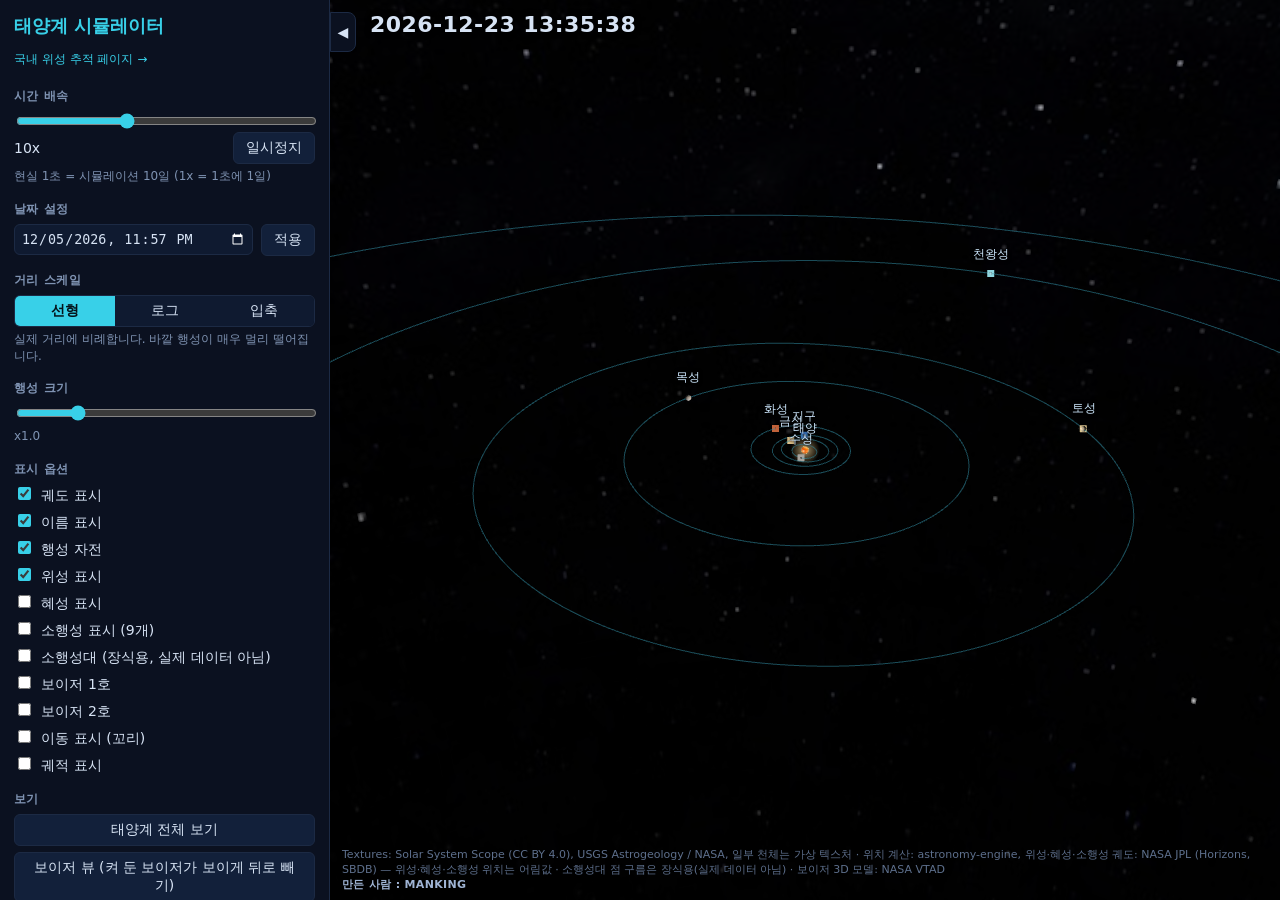
==== index.html @ f2022332 "국내 위성 추적 페이지 추가: 국내 위성 66개(CelesTrak)·다누리(JPL Horizons), 위성 정보 카드 Co-Authored-By: Claude Sonnet 5.5 " ====
<!doctype html>
<html lang="ko">
<head>
  <meta charset="utf-8">
  <meta name="viewport" content="width=device-width, initial-scale=1">
  <title>태양계 시뮬레이터</title>
  <link rel="icon" href="data:,">
  <link rel="stylesheet" href="style.css">
  <script type="importmap">
  {
    "imports": {
      "three": "./vendor/three/build/three.module.js",
      "three/addons/": "./vendor/three/examples/jsm/"
    }
  }
  </script>
  <script src="vendor/astronomy.browser.js"></script>
</head>
<body>
  <aside id="panel">
    <h1>태양계 시뮬레이터</h1>
    <a href="satellites.html" style="color:var(--accent);font-size:12px;text-decoration:none;display:inline-block;margin:-6px 0 4px">국내 위성 추적 페이지 →</a>

    <section>
      <h2>시간 배속</h2>
      <input id="speed" type="range" min="0" max="1000" step="1" value="363">
      <div class="row">
        <span id="speedText">10x</span>
        <button id="pauseBtn" type="button">일시정지</button>
      </div>
      <div class="hint" id="speedHint"></div>
    </section>

    <section>
      <h2>날짜 설정</h2>
      <div class="row">
        <input id="dateInput" type="datetime-local" step="60">
        <button id="applyDate" type="button">적용</button>
      </div>
    </section>

    <section>
      <h2>거리 스케일</h2>
      <div class="seg" id="scaleMode">
        <label><input type="radio" name="scale" value="linear" checked><span>선형</span></label>
        <label><input type="radio" name="scale" value="log"><span>로그</span></label>
        <label><input type="radio" name="scale" value="compress"><span>입축</span></label>
      </div>
      <div class="hint" id="scaleHint"></div>
    </section>

    <section>
      <h2>행성 크기</h2>
      <input id="sizeScale" type="range" min="0.3" max="4" step="0.1" value="1">
      <div class="hint" id="sizeText">x1.0</div>
    </section>

    <section>
      <h2>표시 옵션</h2>
      <div class="checks">
        <label><input type="checkbox" id="optOrbit" checked> 궤도 표시</label>
        <label><input type="checkbox" id="optLabel" checked> 이름 표시</label>
        <label><input type="checkbox" id="optSpin" checked> 행성 자전</label>
        <label><input type="checkbox" id="optMoons" checked> 위성 표시</label>
        <label><input type="checkbox" id="optComets"> 혜성 표시</label>
        <label><input type="checkbox" id="optAsteroids"> 소행성 표시 (9개)</label>
        <label><input type="checkbox" id="optBelt"> 소행성대 (장식용, 실제 데이터 아님)</label>
        <label><input type="checkbox" id="optVoyager1"> 보이저 1호</label>
        <label><input type="checkbox" id="optVoyager2"> 보이저 2호</label>
        <label><input type="checkbox" id="optTail"> 이동 표시 (꼬리)</label>
        <label><input type="checkbox" id="optPath"> 궤적 표시</label>
      </div>
    </section>

    <section>
      <h2>보기</h2>
      <button id="resetView" type="button" class="wide">태양계 전체 보기</button>
      <button id="voyagerView" type="button" class="wide" style="margin-top:6px">보이저 뷰 (켜 둔 보이저가 보이게 뒤로 빼기)</button>
      <div class="hint">행성을 클릭하면 정보, 더블클릭하면 따라가며 확대합니다.</div>
    </section>

    <section>
      <h2>천체 정보</h2>
      <div id="cards"></div>
    </section>

    <section>
      <h2>혜성 <span class="hint" style="display:inline">(성간천체 3I/ATLAS 포함)</span></h2>
      <div class="row"><button id="cometsAll" type="button">전체 켜기</button><button id="cometsNone" type="button">전체 끄기</button></div>
      <details class="host" style="margin-top:6px"><summary id="cometSummary">혜성 목록</summary><div id="cometCards" class="cards-in"></div></details>
    </section>

    <section>
      <h2>소행성·왜행성</h2>
      <div class="row"><button id="astAll" type="button">전체 켜기</button><button id="astNone" type="button">전체 끄기</button></div>
      <details class="host" style="margin-top:6px"><summary id="astSummary">소행성 목록</summary><div id="astCards" class="cards-in"></div></details>
      <div class="card" style="margin-top:6px; cursor:default"><div class="name"><span>소행성대 (장식용)</span><span class="badge fictional">장식용</span></div>
        <div class="stats">장식용, 실제 데이터 아님. 시각 연출을 위한 가짜 점 구름입니다(약 4,000개, 2.1~3.3 AU). 실제 소행성은 위 9개만 실제 궤도입니다.</div></div>
    </section>

    <section>
      <h2>탐사선</h2>
      <div id="vgCards"></div>
      <div class="hint">위의 보이저 1호·2호 체크박스로 켭니다. 모델: NASA VTAD (쌍둥이 탐사선이라 같은 모델을 복제해 씁니다).</div>
    </section>

    <section>
      <h2>위성 <span class="hint" style="display:inline">(행성에 가까이 가면 나타납니다)</span></h2>
      <div id="moonCards"></div>
    </section>
  </aside>

  <button id="panelToggle" type="button" title="패널 접기/펼치기">◀</button>
  <button id="quickPause" type="button" title="일시정지/재생">⏸</button>

  <main id="stage">
    <div id="simDate"></div>
    <div id="loading"><div id="loadingText">텍스처 불러오는 중…</div><div id="loadingBar"><div id="loadingFill"></div></div></div>
    <div id="status"></div>
    <div id="credits">Textures: Solar System Scope (CC BY 4.0), USGS Astrogeology / NASA, 일부 천체는 가상 텍스처 · 위치 계산: astronomy-engine, 위성·혜성·소행성 궤도: NASA JPL (Horizons, SBDB) — 위성·혜성·소행성 위치는 어림값 · 소행성대 점 구름은 장식용(실제 데이터 아님) · 보이저 3D 모델: NASA VTAD<br><b class="maker">만든 사람 : MANKING</b></div>
  </main>

  <script type="module" src="src/main.js"></script>
</body>
</html>
---- style.css ----
:root {
  --bg: #04060d;
  --panel: #0b1120;
  --line: #1c2a44;
  --text: #d7e3f4;
  --dim: #7f93b2;
  --accent: #38d0e8;
  --panel-w: 330px;
}
* { box-sizing: border-box; }
html, body { margin: 0; height: 100%; background: var(--bg); color: var(--text);
  font-family: "Malgun Gothic", "Apple SD Gothic Neo", system-ui, sans-serif; font-size: 14px; overflow: hidden; }

#panel { position: fixed; left: 0; top: 0; bottom: 0; width: var(--panel-w); background: var(--panel);
  border-right: 1px solid var(--line); overflow-y: auto; padding: 14px 14px 24px; z-index: 5; }
body.collapsed #panel { display: none; }
body.collapsed #stage { left: 0; }
body.collapsed #panelToggle { left: 0; }

#panel h1 { font-size: 18px; margin: 0 0 12px; color: var(--accent); }
#panel h2 { font-size: 12px; letter-spacing: .04em; color: var(--dim); margin: 16px 0 6px; text-transform: none; }
.row { display: flex; align-items: center; gap: 8px; justify-content: space-between; }
.hint { color: var(--dim); font-size: 12px; margin-top: 4px; line-height: 1.4; }

input[type=range] { width: 100%; accent-color: var(--accent); }
input[type=datetime-local] { flex: 1; min-width: 0; background: #0f1a30; color: var(--text);
  border: 1px solid var(--line); border-radius: 6px; padding: 6px; color-scheme: dark; }
button { background: #12203a; color: var(--text); border: 1px solid var(--line); border-radius: 6px;
  padding: 6px 12px; cursor: pointer; font: inherit; }
button:hover { border-color: var(--accent); }
button.wide { width: 100%; }

#panelToggle { position: fixed; left: var(--panel-w); top: 12px; z-index: 6; width: 26px; height: 40px; padding: 0;
  border-radius: 0 8px 8px 0; background: var(--panel); }
#stage { position: fixed; left: var(--panel-w); right: 0; top: 0; bottom: 0; }
#stage canvas { display: block; }
#labels { position: absolute; inset: 0; pointer-events: none; overflow: hidden; }
.label { color: #cfe9ff; font-size: 12px; text-shadow: 0 0 4px #000, 0 0 2px #000; white-space: nowrap; margin-top: -18px; }
.label.sel { color: var(--accent); font-weight: bold; }

#simDate { position: absolute; left: 40px; top: 12px; font-size: 22px; font-weight: 600; letter-spacing: .02em;
  text-shadow: 0 0 6px #000; pointer-events: none; z-index: 3; }
body.collapsed #simDate { left: 40px; }
#status { position: absolute; left: 12px; bottom: 30px; font-size: 12px; color: var(--dim); text-shadow: 0 0 4px #000; z-index: 3; }
#credits { position: absolute; left: 12px; right: 12px; bottom: 8px; font-size: 11px; color: #5d6f8c; z-index: 3; pointer-events: none; }

#loading { position: absolute; left: 50%; top: 50%; transform: translate(-50%, -50%); width: 280px; text-align: center; z-index: 4;
  background: rgba(11,17,32,.9); border: 1px solid var(--line); border-radius: 10px; padding: 14px; }
#loading.done { display: none; }
#loadingBar { height: 6px; background: #14213a; border-radius: 3px; margin-top: 8px; overflow: hidden; }
#loadingFill { height: 100%; width: 0; background: var(--accent); transition: width .15s; }

#cards { display: flex; flex-direction: column; gap: 6px; }
.card { border: 1px solid var(--line); border-radius: 8px; padding: 8px 10px; cursor: pointer; background: #0d1527; }
.card:hover { border-color: #2c4a73; }
.card.sel { border-color: var(--accent); background: #0e1c33; }
.card .name { font-weight: 600; display: flex; justify-content: space-between; align-items: center; }
.card .stats { color: var(--dim); font-size: 12px; margin-top: 4px; line-height: 1.5; }
.badge { font-size: 10.5px; font-weight: normal; padding: 1px 6px; border-radius: 9px; border: 1px solid var(--line); color: var(--dim); }
.badge.real { color: #6fe0a5; border-color: #2a6b4a; }
.badge.fictional { color: #ffc86b; border-color: #7a5a22; }
.badge.solid { color: #aab; }

.seg { display: flex; border: 1px solid var(--line); border-radius: 6px; overflow: hidden; }
.seg label { flex: 1; text-align: center; cursor: pointer; }
.seg input { display: none; }
.seg span { display: block; padding: 6px 0; background: #0f1a30; }
.seg input:checked + span { background: var(--accent); color: #04121a; font-weight: 600; }
.checks { display: flex; flex-direction: column; gap: 6px; }
.checks label { cursor: pointer; }
.checks input { accent-color: var(--accent); margin-right: 6px; }

.label.moon { font-size: 11px; color: #aebfd6; }
.label.moon.sel { color: var(--accent); }
details.host { margin-bottom: 6px; }
details.host > summary { cursor: pointer; color: var(--text); padding: 6px 2px; list-style: none; }
details.host > summary::before { content: '▸ '; color: var(--dim); }
details.host[open] > summary::before { content: '▾ '; }
details.host .cards-in { display: flex; flex-direction: column; gap: 6px; padding-left: 8px; }

.label.comet { font-size: 11px; color: #bfe3ff; }
.label.comet.sel { color: var(--accent); }
.card .name input { accent-color: var(--accent); margin-right: 4px; }
.badge.comet { color: #8fd3ff; border-color: #2a5a7a; }
.badge.inter { color: #ffb86b; border-color: #8a5a22; }

.label.asteroid { font-size: 11px; color: #e0cfa8; }
.label.asteroid.sel { color: var(--accent); }

.label.voyager { font-size: 11.5px; color: #ffe29a; }
.label.voyager.sel { color: var(--accent); }

.maker { color: #9fb4d4; font-weight: 600; letter-spacing: .03em; }

/* ---- 폰·좁은 화면 (800px 이하) ---- */
#quickPause { display: none; }
@media (max-width: 800px) {
  :root { --panel-w: clamp(176px, 50vw, 240px); }   /* 폰에서는 메뉴 폭을 화면의 절반 정도로 */
  #panel { box-shadow: 4px 0 24px rgba(0,0,0,.6); padding: 8px 8px 80px; font-size: 12px; }
  #panel h1 { font-size: 14px; margin: 2px 0 6px; }
  #panel h2 { margin: 12px 0 4px; font-size: 11px; }
  #panel .row { flex-wrap: wrap; gap: 6px; }
  input[type=datetime-local] { font-size: 11px; padding: 6px 4px; min-width: 0; width: 100%; flex: 1 1 100%; }
  #panel button { padding: 8px 8px; font-size: 12px; }
  #panel button.wide { font-size: 11.5px; line-height: 1.3; }
  .hint { font-size: 10.5px; }
  .checks label { padding: 3px 0; }
  .card { padding: 7px 8px; }
  .card .stats { font-size: 11px; }
  .badge { font-size: 9.5px; padding: 1px 5px; }
  .seg span { padding: 7px 0; font-size: 12px; }
  #stage, body.collapsed #stage { left: 0; }           /* 패널은 화면 위에 겹쳐 나오고, 화면 크기는 그대로 */
  #panelToggle { top: 10px; width: 46px; height: 46px; font-size: 20px; border-radius: 0 12px 12px 0; }
  body.collapsed #panelToggle { border: 1px solid var(--accent); background: rgba(11,17,32,.92); }
  #simDate, body.collapsed #simDate { left: 62px; top: 14px; font-size: 15px; }
  #quickPause { display: block; position: fixed; right: 10px; top: 10px; z-index: 6; width: 46px; height: 46px; padding: 0; font-size: 18px;
    border-radius: 12px; background: rgba(11,17,32,.92); }
  body:not(.collapsed) #quickPause { display: none; }
  #status { bottom: 84px; font-size: 11px; max-width: 92%; }
  #credits { font-size: 9px; line-height: 1.35; }
  .label, .label.moon, .label.comet, .label.asteroid, .label.voyager { font-size: 10px; }
  #loading { width: 78%; }
}
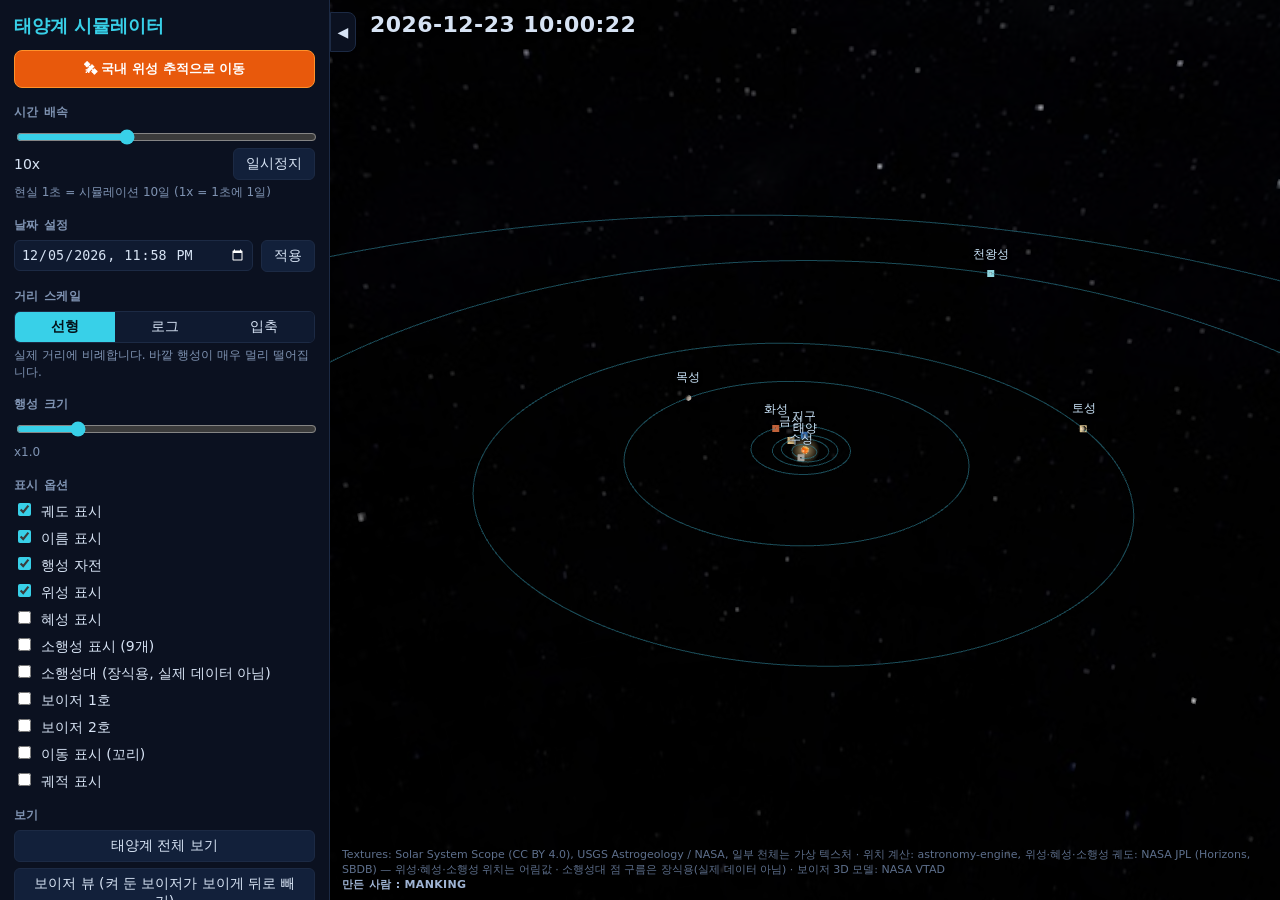
==== commit 31f9d5e4: "위성 페이지: 기본 10배·궤도선·이름 켜짐, 정보 팝업, NASA 대표 3D 모형, 전환 버튼 색 구분 Co-Authored-By: Claude Sonnet 5.5 <norepl" ====
--- a/index.html
+++ b/index.html
@@ -19,7 +19,7 @@
 <body>
   <aside id="panel">
     <h1>태양계 시뮬레이터</h1>
-    <a href="satellites.html" style="color:var(--accent);font-size:12px;text-decoration:none;display:inline-block;margin:-6px 0 4px">국내 위성 추적 페이지 →</a>
+    <a class="navbtn to-sat" href="satellites.html">🛰 국내 위성 추적으로 이동</a>
 
     <section>
       <h2>시간 배속</h2>
--- a/style.css
+++ b/style.css
@@ -121,3 +121,10 @@
   .label, .label.moon, .label.comet, .label.asteroid, .label.voyager { font-size: 10px; }
   #loading { width: 78%; }
 }
+
+/* 페이지 전환 버튼: 가려는 쪽의 색으로 칠해 한눈에 구분 */
+.navbtn { display: block; text-align: center; font-weight: 700; font-size: 13px; text-decoration: none; padding: 9px 8px; border-radius: 8px; margin: 0 0 8px; color: #fff; }
+.navbtn.to-sat { background: #e8590c; border: 1px solid #ff922b; }
+.navbtn.to-sat:hover { background: #f76707; }
+.navbtn.to-solar { background: #6741d9; border: 1px solid #9775fa; }
+.navbtn.to-solar:hover { background: #7048e8; }
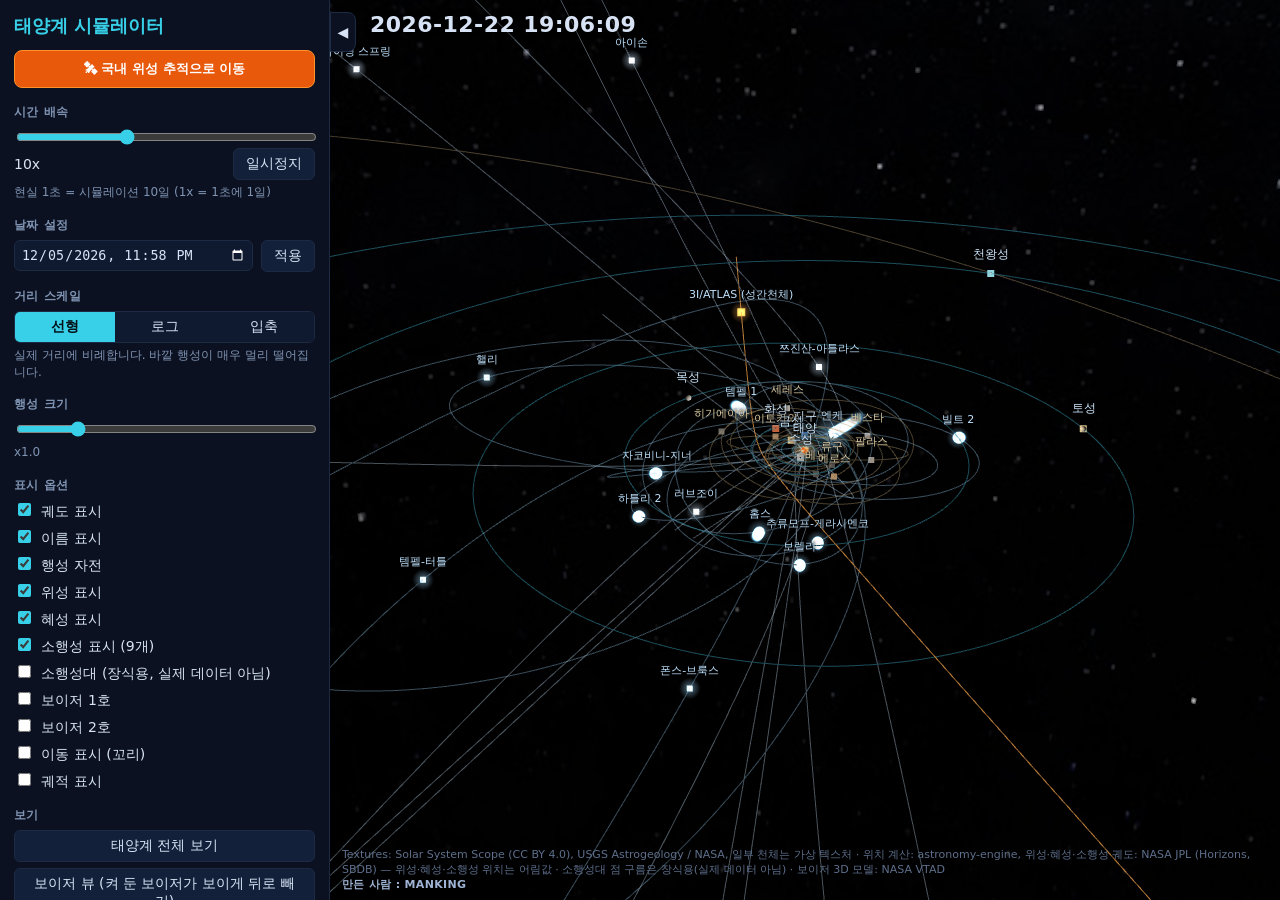
==== commit 1d1bf22c: "태양계 시뮬레이터: 혜성·소행성(9개) 표시를 기본값으로 켬 Co-Authored-By: Claude Sonnet 5.5 <noreply@anthropic.com>" ====
--- a/index.html
+++ b/index.html
@@ -62,8 +62,8 @@
         <label><input type="checkbox" id="optLabel" checked> 이름 표시</label>
         <label><input type="checkbox" id="optSpin" checked> 행성 자전</label>
         <label><input type="checkbox" id="optMoons" checked> 위성 표시</label>
-        <label><input type="checkbox" id="optComets"> 혜성 표시</label>
-        <label><input type="checkbox" id="optAsteroids"> 소행성 표시 (9개)</label>
+        <label><input type="checkbox" id="optComets" checked> 혜성 표시</label>
+        <label><input type="checkbox" id="optAsteroids" checked> 소행성 표시 (9개)</label>
         <label><input type="checkbox" id="optBelt"> 소행성대 (장식용, 실제 데이터 아님)</label>
         <label><input type="checkbox" id="optVoyager1"> 보이저 1호</label>
         <label><input type="checkbox" id="optVoyager2"> 보이저 2호</label>
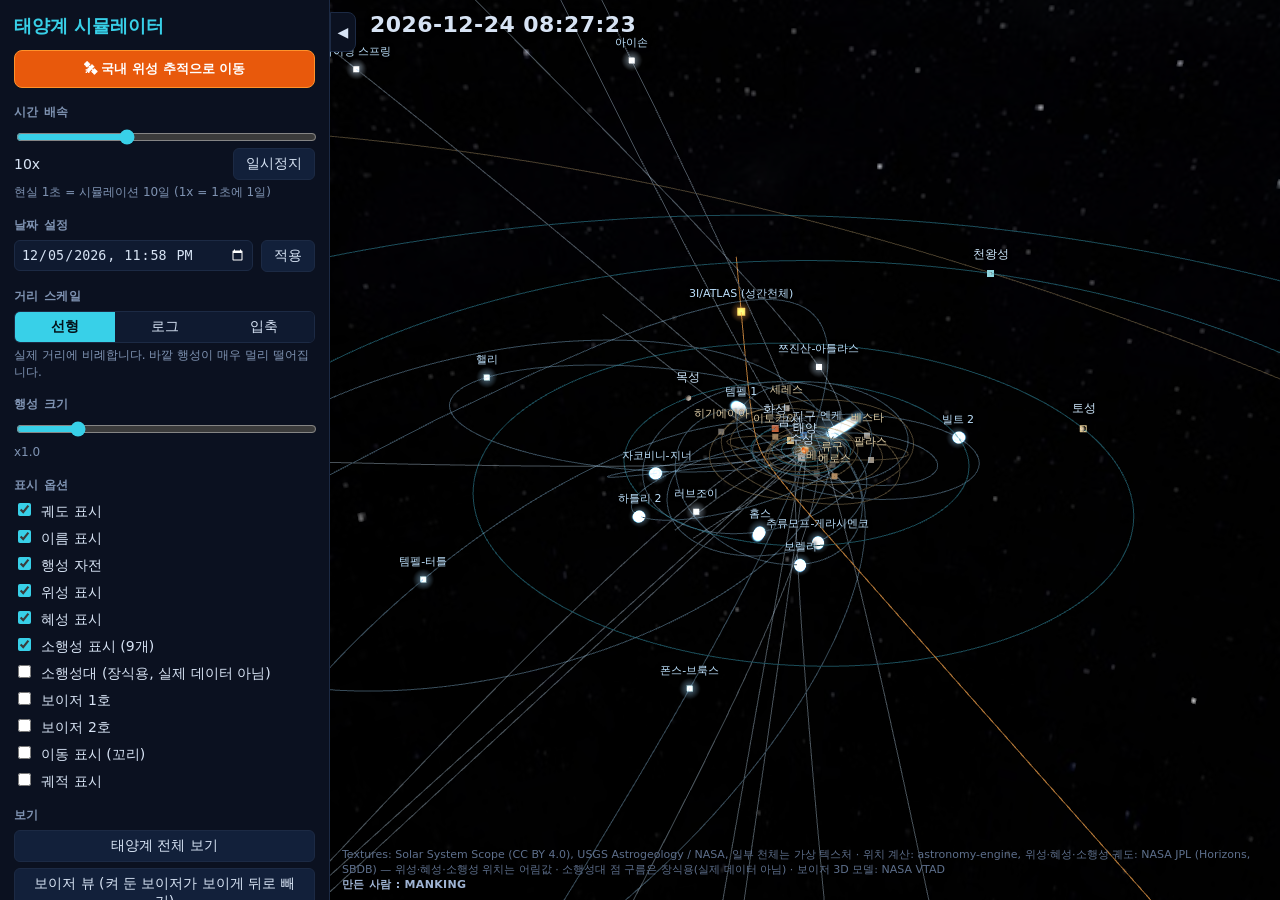
==== commit 25a741e1: "홈 화면 아이콘·앱 설정 파일 추가 (태양계·위성 추적) Co-Authored-By: Claude Sonnet 5.5 <noreply@anthropic.com>" ====
--- a/index.html
+++ b/index.html
@@ -4,7 +4,10 @@
   <meta charset="utf-8">
   <meta name="viewport" content="width=device-width, initial-scale=1">
   <title>태양계 시뮬레이터</title>
-  <link rel="icon" href="data:,">
+  <link rel="icon" type="image/png" href="icons/solar-192.png">
+  <link rel="apple-touch-icon" href="icons/solar-180.png">
+  <link rel="manifest" href="manifest-solar.webmanifest">
+  <meta name="theme-color" content="#04060d">
   <link rel="stylesheet" href="style.css">
   <script type="importmap">
   {
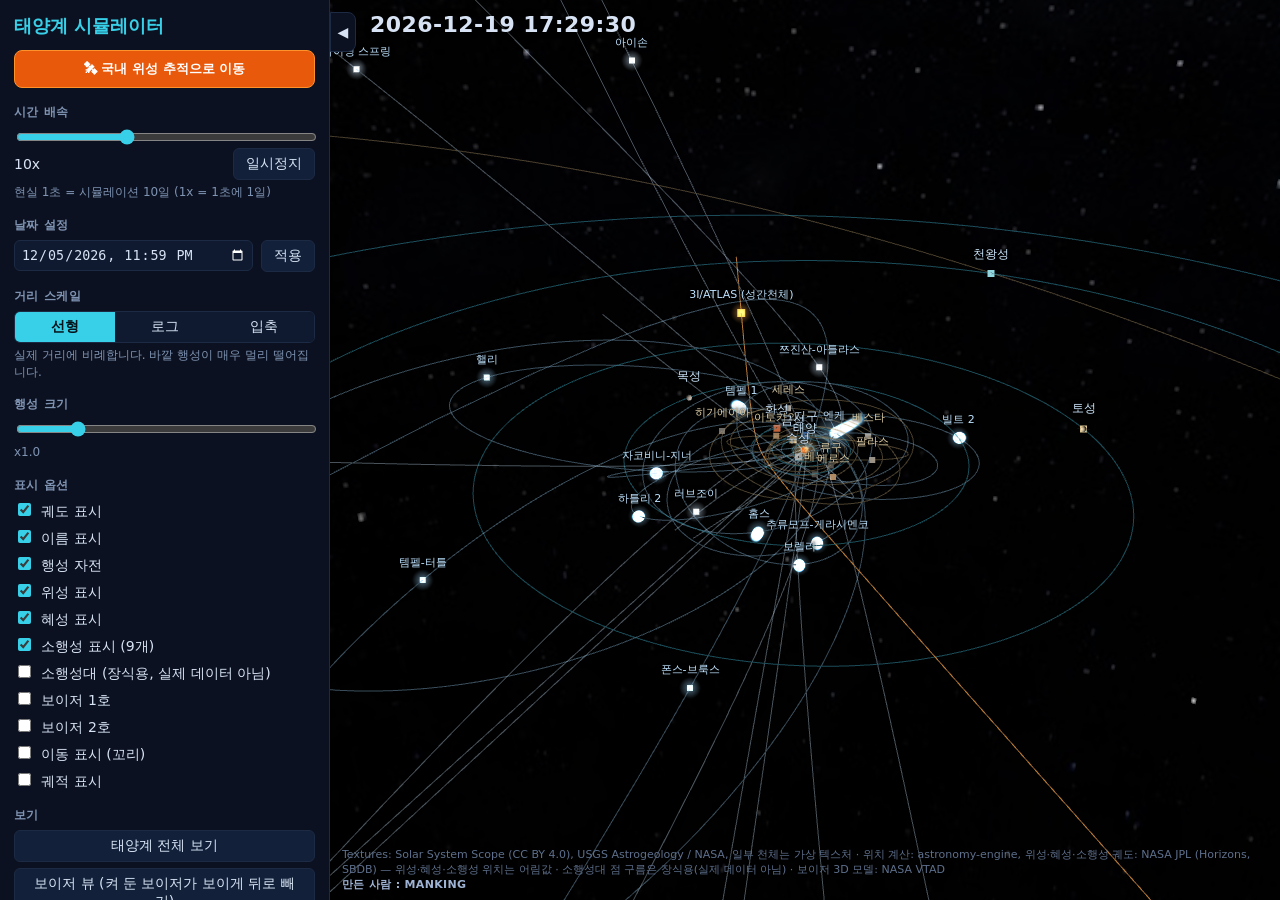
==== commit c8e83471: "크롬 앱 설치 인식용 최소 서비스 워커(sw.js) 추가, 앱 설정에 id 추가 Co-Authored-By: Claude Sonnet 5.5 <noreply@anthropic.co" ====
--- a/index.html
+++ b/index.html
@@ -124,5 +124,6 @@
   </main>
 
   <script type="module" src="src/main.js"></script>
+  <script>if ('serviceWorker' in navigator) navigator.serviceWorker.register('sw.js').catch(() => {});</script>
 </body>
 </html>
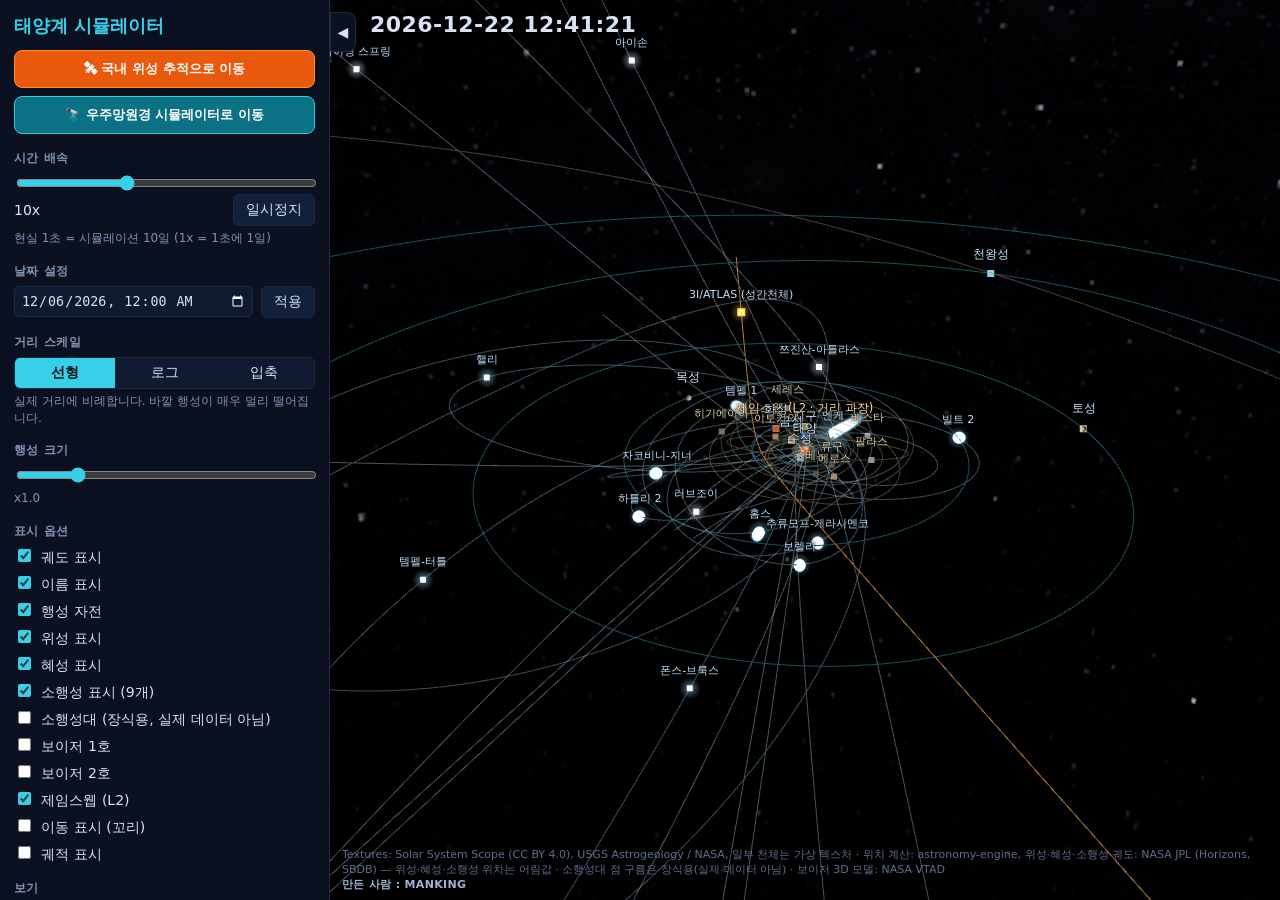
==== commit 64eecf3a: "우주망원경 시뮬레이터 통합 (telescope.html, 태양계 화면에 제임스웹 L2 표시) - telescope.html + src/telescope/ + models/jwst/" ====
--- a/index.html
+++ b/index.html
@@ -23,6 +23,7 @@
   <aside id="panel">
     <h1>태양계 시뮬레이터</h1>
     <a class="navbtn to-sat" href="satellites.html">🛰 국내 위성 추적으로 이동</a>
+    <a class="navbtn to-tel" href="telescope.html">🔭 우주망원경 시뮬레이터로 이동</a>
 
     <section>
       <h2>시간 배속</h2>
@@ -70,6 +71,7 @@
         <label><input type="checkbox" id="optBelt"> 소행성대 (장식용, 실제 데이터 아님)</label>
         <label><input type="checkbox" id="optVoyager1"> 보이저 1호</label>
         <label><input type="checkbox" id="optVoyager2"> 보이저 2호</label>
+        <label><input type="checkbox" id="optJwst" checked> 제임스웹 (L2)</label>
         <label><input type="checkbox" id="optTail"> 이동 표시 (꼬리)</label>
         <label><input type="checkbox" id="optPath"> 궤적 표시</label>
       </div>
@@ -104,7 +106,7 @@
     <section>
       <h2>탐사선</h2>
       <div id="vgCards"></div>
-      <div class="hint">위의 보이저 1호·2호 체크박스로 켭니다. 모델: NASA VTAD (쌍둥이 탐사선이라 같은 모델을 복제해 씁니다).</div>
+      <div class="hint">제임스웹 카드의 버튼으로 우주망원경 시뮬레이터(실제 NASA 3D 모델)를 엽니다. 위의 보이저 1호·2호 체크박스로 보이저를 켭니다. 모델: NASA VTAD (쌍둥이 탐사선이라 같은 모델을 복제해 씁니다).</div>
     </section>
 
     <section>
--- a/style.css
+++ b/style.css
@@ -128,3 +128,5 @@
 .navbtn.to-sat:hover { background: #f76707; }
 .navbtn.to-solar { background: #6741d9; border: 1px solid #9775fa; }
 .navbtn.to-solar:hover { background: #7048e8; }
+.navbtn.to-tel { background: #0b7285; border: 1px solid #3bc9db; }
+.navbtn.to-tel:hover { background: #0c8599; }
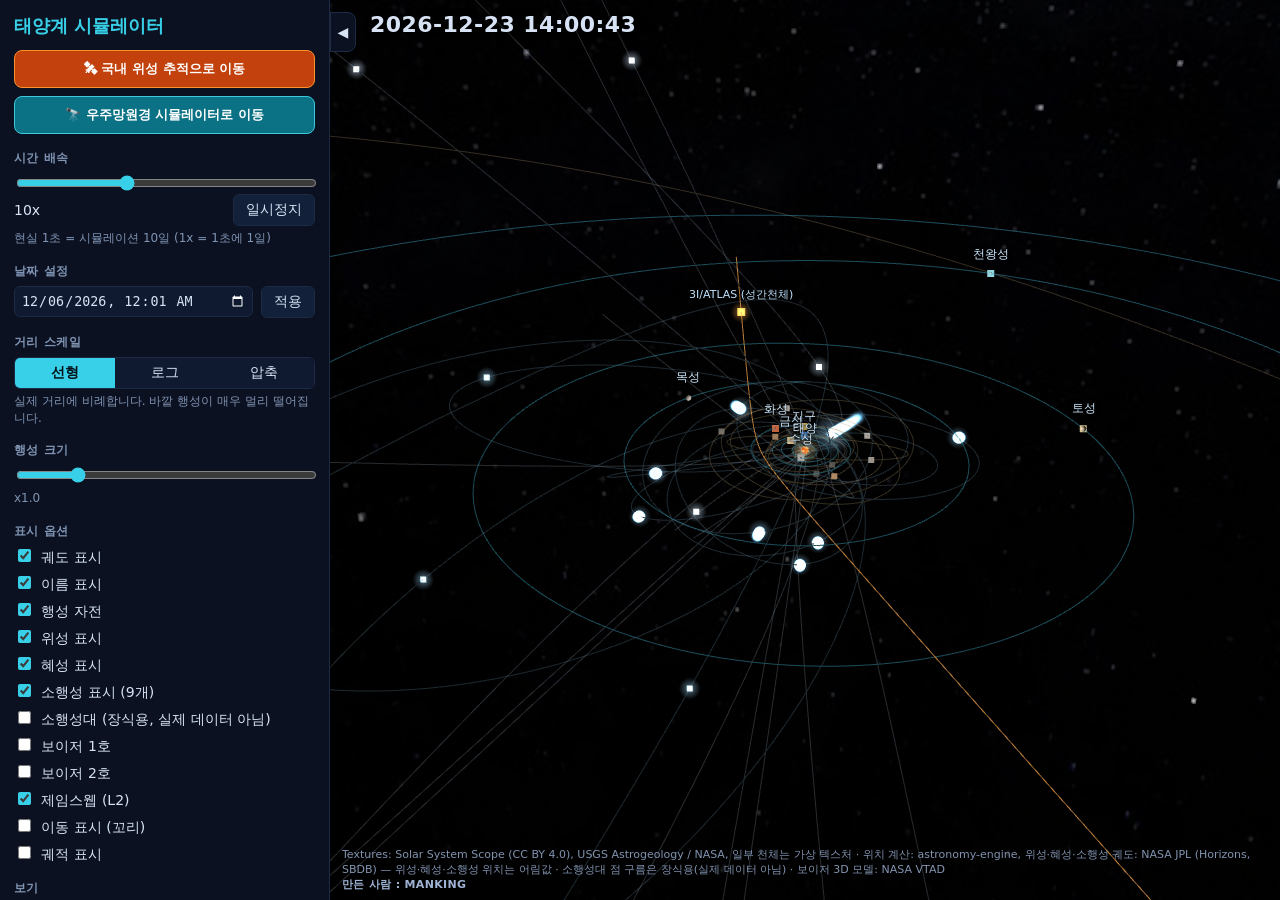
==== commit 289b51e8: "UI/UX 검토 제안 전부 반영: 출처 접기, 태양계 정보창·안내, 위성 지구 시점 따라가기, 망원경 고급 계산 접기 Co-Authored-By: Claude Opus 5.5 <n" ====
--- a/index.html
+++ b/index.html
@@ -48,7 +48,7 @@
       <div class="seg" id="scaleMode">
         <label><input type="radio" name="scale" value="linear" checked><span>선형</span></label>
         <label><input type="radio" name="scale" value="log"><span>로그</span></label>
-        <label><input type="radio" name="scale" value="compress"><span>입축</span></label>
+        <label><input type="radio" name="scale" value="compress"><span>압축</span></label>
       </div>
       <div class="hint" id="scaleHint"></div>
     </section>
@@ -81,7 +81,7 @@
       <h2>보기</h2>
       <button id="resetView" type="button" class="wide">태양계 전체 보기</button>
       <button id="voyagerView" type="button" class="wide" style="margin-top:6px">보이저 뷰 (켜 둔 보이저가 보이게 뒤로 빼기)</button>
-      <div class="hint">행성을 클릭하면 정보, 더블클릭하면 따라가며 확대합니다.</div>
+      <div class="hint">천체를 누르면 화면에 정보창, 두 번 누르면 따라가며 확대합니다. 혜성·소행성 이름은 고르거나 가까이 가면 보입니다.</div>
     </section>
 
     <section>
@@ -122,7 +122,8 @@
     <div id="simDate"></div>
     <div id="loading"><div id="loadingText">텍스처 불러오는 중…</div><div id="loadingBar"><div id="loadingFill"></div></div></div>
     <div id="status"></div>
-    <div id="credits">Textures: Solar System Scope (CC BY 4.0), USGS Astrogeology / NASA, 일부 천체는 가상 텍스처 · 위치 계산: astronomy-engine, 위성·혜성·소행성 궤도: NASA JPL (Horizons, SBDB) — 위성·혜성·소행성 위치는 어림값 · 소행성대 점 구름은 장식용(실제 데이터 아님) · 보이저 3D 모델: NASA VTAD<br><b class="maker">만든 사람 : MANKING</b></div>
+    <div id="credits"><details><summary>출처·안내</summary>Textures: Solar System Scope (CC BY 4.0), USGS Astrogeology / NASA, 일부 천체는 가상 텍스처 · 위치 계산: astronomy-engine, 위성·혜성·소행성 궤도: NASA JPL (Horizons, SBDB) — 위성·혜성·소행성 위치는 어림값 · 소행성대 점 구름은 장식용(실제 데이터 아님) · 보이저 3D 모델: NASA VTAD</details><b class="maker">만든 사람 : MANKING</b></div>
+    <script>if (matchMedia("(min-width: 801px)").matches) document.querySelector("#credits details").open = true;</script>
   </main>
 
   <script type="module" src="src/main.js"></script>
--- a/style.css
+++ b/style.css
@@ -34,15 +34,19 @@
   border-radius: 0 8px 8px 0; background: var(--panel); }
 #stage { position: fixed; left: var(--panel-w); right: 0; top: 0; bottom: 0; }
 #stage canvas { display: block; }
-#labels { position: absolute; inset: 0; pointer-events: none; overflow: hidden; }
+#labels { position: absolute; inset: 0; pointer-events: none; overflow: hidden; z-index: 1; }   /* 이름표는 이 층 안에만: 정보창·목록보다 아래 */
 .label { color: #cfe9ff; font-size: 12px; text-shadow: 0 0 4px #000, 0 0 2px #000; white-space: nowrap; margin-top: -18px; }
 .label.sel { color: var(--accent); font-weight: bold; }
 
 #simDate { position: absolute; left: 40px; top: 12px; font-size: 22px; font-weight: 600; letter-spacing: .02em;
   text-shadow: 0 0 6px #000; pointer-events: none; z-index: 3; }
 body.collapsed #simDate { left: 40px; }
-#status { position: absolute; left: 12px; bottom: 30px; font-size: 12px; color: var(--dim); text-shadow: 0 0 4px #000; z-index: 3; }
-#credits { position: absolute; left: 12px; right: 12px; bottom: 8px; font-size: 11px; color: #5d6f8c; z-index: 3; pointer-events: none; }
+#status { position: absolute; left: 12px; bottom: 64px; font-size: 12px; color: var(--dim); text-shadow: 0 0 4px #000; z-index: 3;
+  background: rgba(4,6,13,.7); padding: 2px 6px; border-radius: 4px; }
+#status:empty { display: none; }
+#credits { position: absolute; left: 12px; right: 12px; bottom: 8px; font-size: 11px; color: #8193b0; z-index: 3; }
+#credits summary { cursor: pointer; width: max-content; padding: 2px 0; }
+#credits details[open] summary { display: none; }   /* 펼친 뒤에는 글만 */
 
 #loading { position: absolute; left: 50%; top: 50%; transform: translate(-50%, -50%); width: 280px; text-align: center; z-index: 4;
   background: rgba(11,17,32,.9); border: 1px solid var(--line); border-radius: 10px; padding: 14px; }
@@ -103,12 +107,12 @@
   input[type=datetime-local] { font-size: 11px; padding: 6px 4px; min-width: 0; width: 100%; flex: 1 1 100%; }
   #panel button { padding: 8px 8px; font-size: 12px; }
   #panel button.wide { font-size: 11.5px; line-height: 1.3; }
-  .hint { font-size: 10.5px; }
-  .checks label { padding: 3px 0; }
+  .hint { font-size: 11.5px; }
+  .checks label { padding: 8px 0; display: block; }
   .card { padding: 7px 8px; }
   .card .stats { font-size: 11px; }
   .badge { font-size: 9.5px; padding: 1px 5px; }
-  .seg span { padding: 7px 0; font-size: 12px; }
+  .seg span { padding: 10px 0; font-size: 12px; }
   #stage, body.collapsed #stage { left: 0; }           /* 패널은 화면 위에 겹쳐 나오고, 화면 크기는 그대로 */
   #panelToggle { top: 10px; width: 46px; height: 46px; font-size: 20px; border-radius: 0 12px 12px 0; }
   body.collapsed #panelToggle { border: 1px solid var(--accent); background: rgba(11,17,32,.92); }
@@ -116,17 +120,37 @@
   #quickPause { display: block; position: fixed; right: 10px; top: 10px; z-index: 6; width: 46px; height: 46px; padding: 0; font-size: 18px;
     border-radius: 12px; background: rgba(11,17,32,.92); }
   body:not(.collapsed) #quickPause { display: none; }
-  #status { bottom: 84px; font-size: 11px; max-width: 92%; }
-  #credits { font-size: 9px; line-height: 1.35; }
-  .label, .label.moon, .label.comet, .label.asteroid, .label.voyager { font-size: 10px; }
+  #status { bottom: 56px; font-size: 11.5px; max-width: 92%; }
+  #credits { font-size: 10px; line-height: 1.4; }
+  #credits summary { padding: 6px 0; }
+  .label, .label.moon, .label.comet, .label.asteroid, .label.voyager { font-size: 11px; }
   #loading { width: 78%; }
 }
 
 /* 페이지 전환 버튼: 가려는 쪽의 색으로 칠해 한눈에 구분 */
 .navbtn { display: block; text-align: center; font-weight: 700; font-size: 13px; text-decoration: none; padding: 9px 8px; border-radius: 8px; margin: 0 0 8px; color: #fff; }
-.navbtn.to-sat { background: #e8590c; border: 1px solid #ff922b; }
-.navbtn.to-sat:hover { background: #f76707; }
+.navbtn.to-sat { background: #c2410c; border: 1px solid #ff922b; }   /* 흰 글자 대비 5:1 이상 */
+.navbtn.to-sat:hover { background: #d9480f; }
 .navbtn.to-solar { background: #6741d9; border: 1px solid #9775fa; }
 .navbtn.to-solar:hover { background: #7048e8; }
 .navbtn.to-tel { background: #0b7285; border: 1px solid #3bc9db; }
 .navbtn.to-tel:hover { background: #0c8599; }
+
+/* 태양계: 선택한 천체 정보창 (위성 페이지 정보창과 같은 모양) */
+#bodyCard { position: absolute; right: 12px; top: 12px; width: 300px; max-height: calc(100% - 110px); overflow-y: auto; z-index: 4;
+  background: rgba(11,17,32,.96); border: 1px solid var(--line); border-radius: 8px; padding: 10px; box-shadow: 0 6px 24px rgba(0,0,0,.6); }
+#bodyCard[hidden] { display: none; }
+#bodyCard h3 { margin: 0 0 6px; font-size: 15px; color: var(--accent); display: flex; gap: 8px; align-items: center; justify-content: space-between; padding-right: 4px; }
+#bodyCard .stats { color: var(--text); font-size: 12.5px; line-height: 1.55; }
+#bodyCard .note { margin-top: 8px; color: var(--dim); font-size: 11.5px; }
+#bodyCard .closex { float: right; width: 36px; height: 36px; padding: 0; font-size: 18px; margin: -6px -6px 0 6px; }
+#bodyCard .navbtn { margin-top: 8px; }
+/* 첫 화면 안내 */
+#firstTip { position: absolute; left: 50%; top: 56px; transform: translateX(-50%); z-index: 4; background: rgba(11,17,32,.92); border: 1px solid var(--accent);
+  border-radius: 8px; padding: 8px 14px; font-size: 13px; color: var(--text); pointer-events: none; transition: opacity .6s; max-width: 90%; text-align: center; }
+#firstTip.gone { opacity: 0; }
+@media (max-width: 800px) {
+  #bodyCard { left: 8px; right: 8px; top: auto; bottom: 86px; width: auto; max-height: 45%; }
+  #bodyCard .closex { width: 42px; height: 42px; }
+  #firstTip { top: 66px; font-size: 12px; }
+}
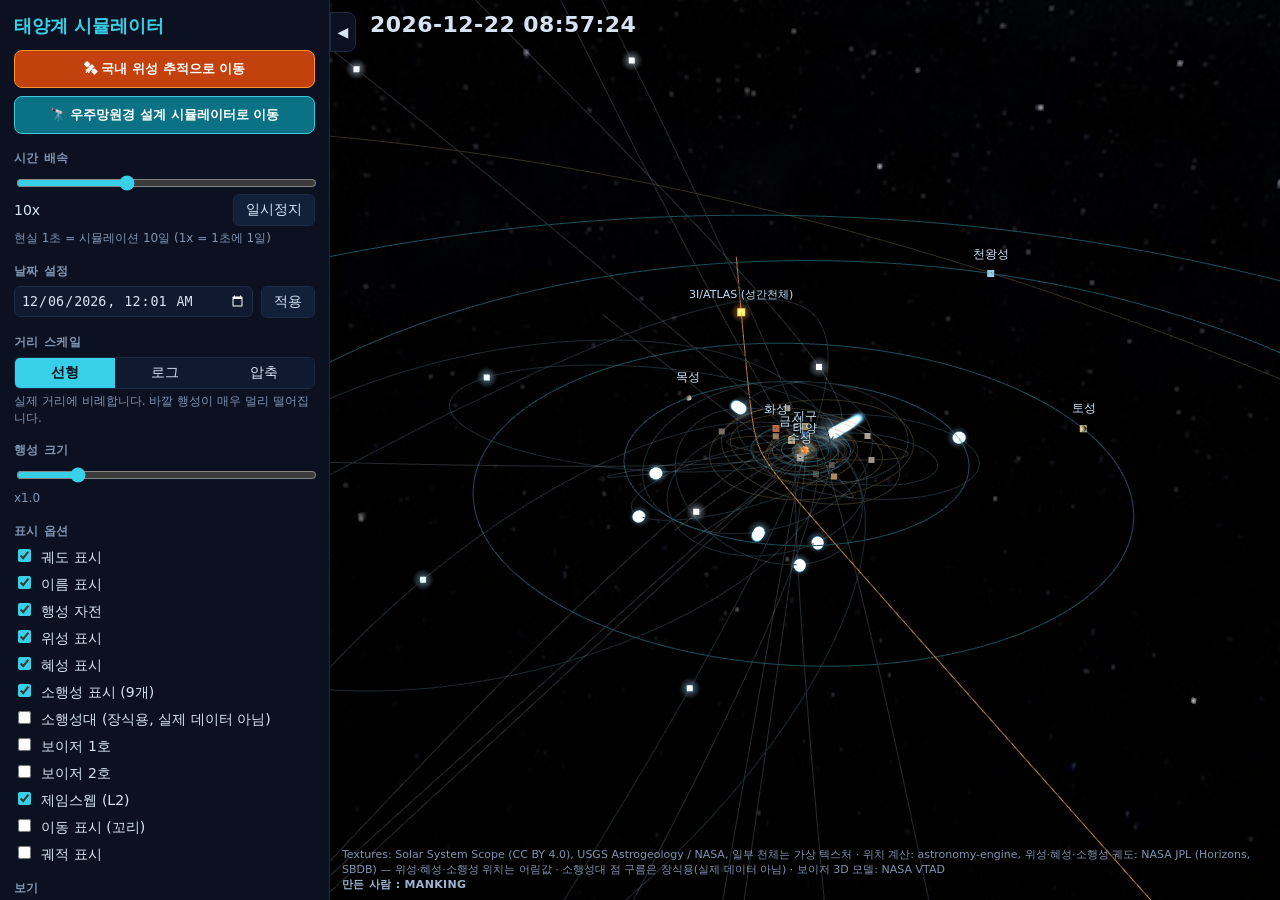
==== commit e602a1dd: "망원경 페이지 이름을 우주망원경 설계 시뮬레이터로 변경, 설계창 기본 표시(폰: 아래 작은 스크롤 창) Co-Authored-By: Claude Opus 5.5 <noreply@a" ====
--- a/index.html
+++ b/index.html
@@ -23,7 +23,7 @@
   <aside id="panel">
     <h1>태양계 시뮬레이터</h1>
     <a class="navbtn to-sat" href="satellites.html">🛰 국내 위성 추적으로 이동</a>
-    <a class="navbtn to-tel" href="telescope.html">🔭 우주망원경 시뮬레이터로 이동</a>
+    <a class="navbtn to-tel" href="telescope.html">🔭 우주망원경 설계 시뮬레이터로 이동</a>
 
     <section>
       <h2>시간 배속</h2>
@@ -106,7 +106,7 @@
     <section>
       <h2>탐사선</h2>
       <div id="vgCards"></div>
-      <div class="hint">제임스웹 카드의 버튼으로 우주망원경 시뮬레이터(실제 NASA 3D 모델)를 엽니다. 위의 보이저 1호·2호 체크박스로 보이저를 켭니다. 모델: NASA VTAD (쌍둥이 탐사선이라 같은 모델을 복제해 씁니다).</div>
+      <div class="hint">제임스웹 카드의 버튼으로 우주망원경 설계 시뮬레이터(실제 NASA 3D 모델)를 엽니다. 위의 보이저 1호·2호 체크박스로 보이저를 켭니다. 모델: NASA VTAD (쌍둥이 탐사선이라 같은 모델을 복제해 씁니다).</div>
     </section>
 
     <section>
